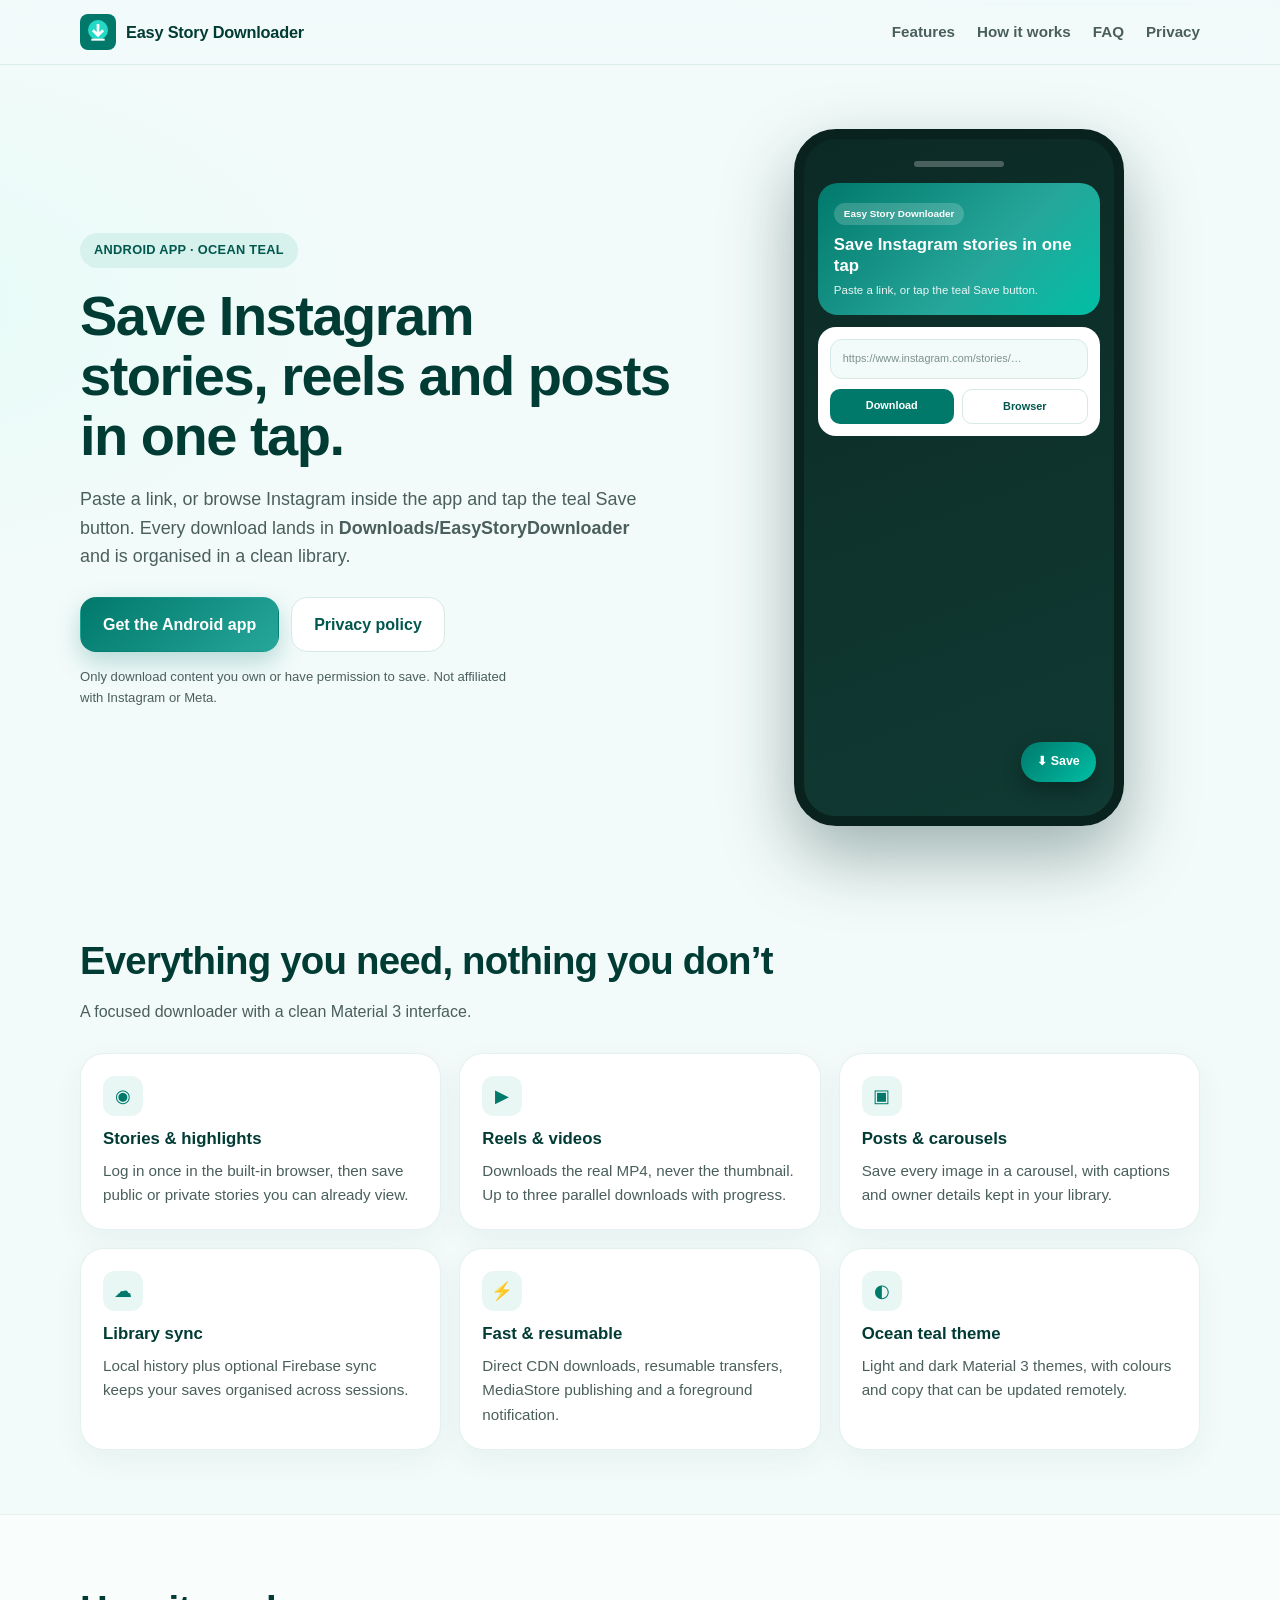
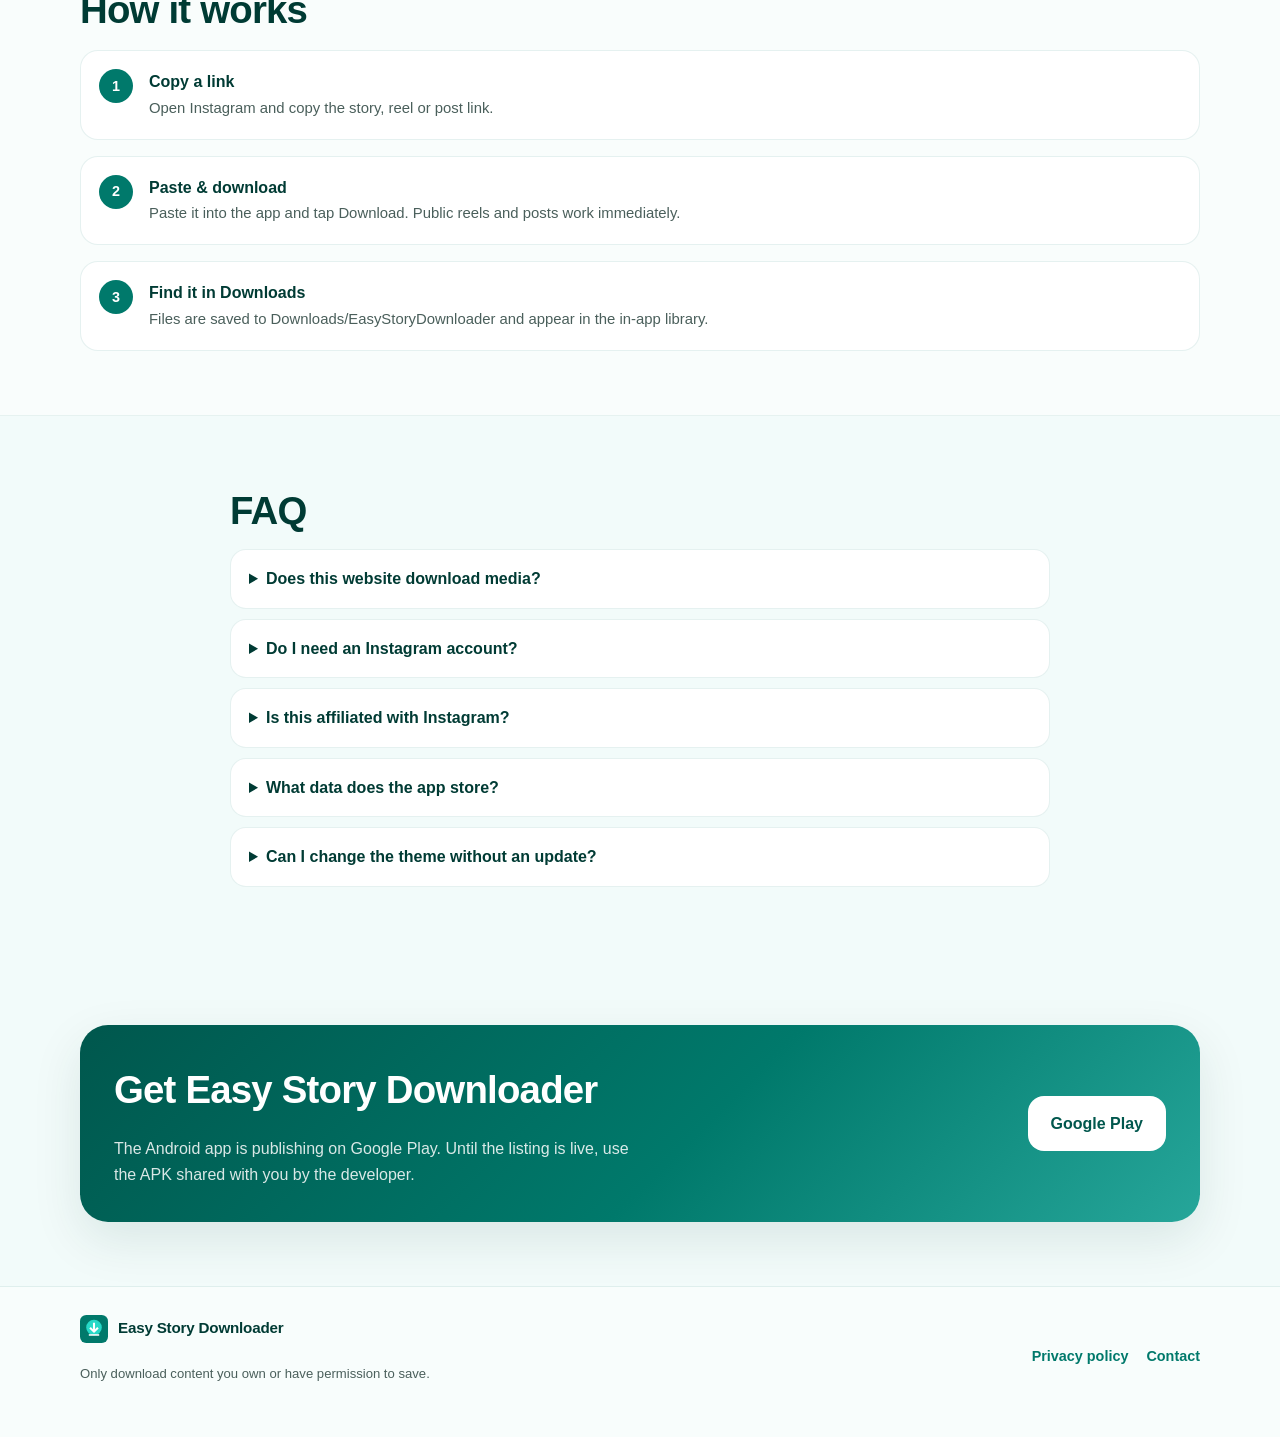
==== index.html @ 44f37185 "Easy Story Downloader landing page + privacy policy" ====
<!DOCTYPE html>
<html lang="en">
<head>
<meta charset="utf-8">
<meta name="viewport" content="width=device-width, initial-scale=1">
<title>Easy Story Downloader — Save Instagram stories, reels &amp; posts</title>
<meta name="description" content="Easy Story Downloader is an Android app that saves Instagram stories, reels and posts you have permission to keep. Ocean-teal, fast, and privacy-friendly.">
<meta name="theme-color" content="#00796B">
<link rel="icon" href="assets/icon.svg" type="image/svg+xml">
<link rel="stylesheet" href="styles.css">
</head>
<body>

<header class="site-header">
  <div class="wrap nav">
    <a class="brand" href="./">
      <img src="assets/icon.svg" alt="" width="36" height="36">
      <span>Easy Story Downloader</span>
    </a>
    <nav class="nav-links" aria-label="Main">
      <a href="#features">Features</a>
      <a href="#how">How it works</a>
      <a href="#faq">FAQ</a>
      <a href="privacy.html">Privacy</a>
    </nav>
  </div>
</header>

<main>
  <section class="hero">
    <div class="wrap hero-grid">
      <div class="hero-copy">
        <span class="pill">Android app · Ocean teal</span>
        <h1>Save Instagram stories, reels and posts in one tap.</h1>
        <p class="lead">
          Paste a link, or browse Instagram inside the app and tap the teal Save button.
          Every download lands in <strong>Downloads/EasyStoryDownloader</strong> and is
          organised in a clean library.
        </p>
        <div class="cta-row">
          <a class="btn btn-primary" href="#download">Get the Android app</a>
          <a class="btn btn-ghost" href="privacy.html">Privacy policy</a>
        </div>
        <p class="fineprint">
          Only download content you own or have permission to save. Not affiliated with Instagram or Meta.
        </p>
      </div>

      <div class="hero-card" aria-hidden="true">
        <div class="phone">
          <div class="phone-top"></div>
          <div class="hero-banner">
            <span class="mini">Easy Story Downloader</span>
            <h3>Save Instagram stories in one tap</h3>
            <p>Paste a link, or tap the teal Save button.</p>
          </div>
          <div class="mock-card">
            <div class="mock-input">https://www.instagram.com/stories/…</div>
            <div class="mock-buttons">
              <span class="mock-primary">Download</span>
              <span class="mock-ghost">Browser</span>
            </div>
          </div>
          <div class="mock-save">⬇ Save</div>
        </div>
      </div>
    </div>
  </section>

  <section id="features" class="section">
    <div class="wrap">
      <h2>Everything you need, nothing you don’t</h2>
      <p class="section-lead">A focused downloader with a clean Material 3 interface.</p>
      <div class="grid">
        <article class="card">
          <div class="icon">◉</div>
          <h3>Stories &amp; highlights</h3>
          <p>Log in once in the built-in browser, then save public or private stories you can already view.</p>
        </article>
        <article class="card">
          <div class="icon">▶</div>
          <h3>Reels &amp; videos</h3>
          <p>Downloads the real MP4, never the thumbnail. Up to three parallel downloads with progress.</p>
        </article>
        <article class="card">
          <div class="icon">▣</div>
          <h3>Posts &amp; carousels</h3>
          <p>Save every image in a carousel, with captions and owner details kept in your library.</p>
        </article>
        <article class="card">
          <div class="icon">☁</div>
          <h3>Library sync</h3>
          <p>Local history plus optional Firebase sync keeps your saves organised across sessions.</p>
        </article>
        <article class="card">
          <div class="icon">⚡</div>
          <h3>Fast &amp; resumable</h3>
          <p>Direct CDN downloads, resumable transfers, MediaStore publishing and a foreground notification.</p>
        </article>
        <article class="card">
          <div class="icon">◐</div>
          <h3>Ocean teal theme</h3>
          <p>Light and dark Material 3 themes, with colours and copy that can be updated remotely.</p>
        </article>
      </div>
    </div>
  </section>

  <section id="how" class="section alt">
    <div class="wrap">
      <h2>How it works</h2>
      <div class="steps">
        <div class="step"><span>1</span><div><h3>Copy a link</h3><p>Open Instagram and copy the story, reel or post link.</p></div></div>
        <div class="step"><span>2</span><div><h3>Paste &amp; download</h3><p>Paste it into the app and tap Download. Public reels and posts work immediately.</p></div></div>
        <div class="step"><span>3</span><div><h3>Find it in Downloads</h3><p>Files are saved to Downloads/EasyStoryDownloader and appear in the in-app library.</p></div></div>
      </div>
    </div>
  </section>

  <section id="faq" class="section">
    <div class="wrap narrow">
      <h2>FAQ</h2>
      <details>
        <summary>Does this website download media?</summary>
        <p>No. This site is the app’s home and privacy centre. The downloader runs in the Android app; a web downloader would require a server backend and is not offered here.</p>
      </details>
      <details>
        <summary>Do I need an Instagram account?</summary>
        <p>Public reels and posts can be resolved without logging in. Stories and highlights require an Instagram login because Instagram only serves that media to a logged-in session.</p>
      </details>
      <details>
        <summary>Is this affiliated with Instagram?</summary>
        <p>No. Easy Story Downloader is an independent app and is not affiliated with, endorsed by, or sponsored by Instagram or Meta.</p>
      </details>
      <details>
        <summary>What data does the app store?</summary>
        <p>Session cookies stay on your device. Download metadata can sync to Firebase. Media files are never uploaded. See the <a href="privacy.html">privacy policy</a>.</p>
      </details>
      <details>
        <summary>Can I change the theme without an update?</summary>
        <p>Yes. Colours, copy, announcements, parser order and ads are remote configuration. New features and fixes still require an app update.</p>
      </details>
    </div>
  </section>

  <section id="download" class="section download">
    <div class="wrap download-card">
      <div>
        <h2>Get Easy Story Downloader</h2>
        <p>The Android app is publishing on Google Play. Until the listing is live, use the APK shared with you by the developer.</p>
      </div>
      <a class="btn btn-primary" href="https://play.google.com/store/apps/details?id=com.easystorydownloader.app" rel="noopener">Google Play</a>
    </div>
  </section>
</main>

<footer class="site-footer">
  <div class="wrap footer-grid">
    <div>
      <div class="brand small"><img src="assets/icon.svg" alt="" width="28" height="28"><span>Easy Story Downloader</span></div>
      <p class="fineprint">Only download content you own or have permission to save.</p>
    </div>
    <div class="footer-links">
      <a href="privacy.html">Privacy policy</a>
      <a href="mailto:privacy@easystorydownloader.com">Contact</a>
    </div>
  </div>
</footer>

</body>
</html>
---- styles.css ----
:root {
  --teal-900: #003b34;
  --teal-800: #00574d;
  --teal-700: #00796b;
  --teal-500: #26a69a;
  --teal-300: #5ee0ce;
  --mint: #e8f7f4;
  --bg: #f2fbfa;
  --surface: #ffffff;
  --text: #0b1f1c;
  --muted: #4a5f5b;
  --line: #d6e9e5;
  --shadow: 0 18px 50px rgba(0, 60, 52, .10);
  --radius: 24px;
}

* { box-sizing: border-box; }

html { scroll-behavior: smooth; }

body {
  margin: 0;
  font-family: -apple-system, BlinkMacSystemFont, "Segoe UI", Roboto, Helvetica, Arial, sans-serif;
  color: var(--text);
  background:
    radial-gradient(1200px 600px at 85% -10%, #d9f5ef 0%, transparent 60%),
    radial-gradient(900px 500px at -10% 10%, #e6fbf7 0%, transparent 55%),
    var(--bg);
  line-height: 1.6;
  -webkit-font-smoothing: antialiased;
}

img { max-width: 100%; display: block; }

a { color: var(--teal-700); text-decoration: none; }
a:hover { text-decoration: underline; }

.wrap {
  width: min(1120px, calc(100% - 40px));
  margin-inline: auto;
}

/* Header */
.site-header {
  position: sticky;
  top: 0;
  z-index: 20;
  background: rgba(242, 251, 250, .82);
  backdrop-filter: blur(14px);
  border-bottom: 1px solid rgba(0, 121, 107, .10);
}

.nav {
  display: flex;
  align-items: center;
  justify-content: space-between;
  gap: 20px;
  padding: 14px 0;
}

.brand {
  display: inline-flex;
  align-items: center;
  gap: 10px;
  color: var(--teal-900);
  font-weight: 800;
  letter-spacing: -.2px;
  text-decoration: none;
}

.brand span { font-size: 1.02rem; }
.brand.small span { font-size: .95rem; }

.nav-links {
  display: flex;
  align-items: center;
  gap: 22px;
  font-size: .95rem;
  font-weight: 600;
}

.nav-links a { color: var(--muted); }
.nav-links a:hover { color: var(--teal-700); text-decoration: none; }

/* Hero */
.hero { padding: 64px 0 40px; }

.hero-grid {
  display: grid;
  grid-template-columns: 1.1fr .9fr;
  gap: 48px;
  align-items: center;
}

.pill {
  display: inline-block;
  padding: 7px 14px;
  border-radius: 999px;
  background: #d7f2ec;
  color: var(--teal-800);
  font-size: .8rem;
  font-weight: 700;
  letter-spacing: .3px;
  text-transform: uppercase;
}

h1 {
  font-size: clamp(2.2rem, 5vw, 3.5rem);
  line-height: 1.08;
  letter-spacing: -1.5px;
  margin: 18px 0 14px;
  color: var(--teal-900);
}

.lead {
  font-size: 1.12rem;
  color: var(--muted);
  max-width: 56ch;
}

.cta-row {
  display: flex;
  flex-wrap: wrap;
  gap: 12px;
  margin: 26px 0 14px;
}

.btn {
  display: inline-flex;
  align-items: center;
  justify-content: center;
  padding: 14px 22px;
  border-radius: 16px;
  font-weight: 700;
  font-size: 1rem;
  border: 1.5px solid transparent;
  transition: transform .15s ease, box-shadow .15s ease, background .15s ease;
}

.btn:hover { text-decoration: none; transform: translateY(-1px); }

.btn-primary {
  background: linear-gradient(135deg, var(--teal-700), var(--teal-500));
  color: #fff;
  box-shadow: 0 10px 24px rgba(0, 121, 107, .25);
}

.btn-ghost {
  background: #fff;
  color: var(--teal-800);
  border-color: var(--line);
}

.fineprint {
  font-size: .82rem;
  color: var(--muted);
  max-width: 60ch;
}

/* Phone mock */
.hero-card { display: flex; justify-content: center; }

.phone {
  width: min(330px, 100%);
  aspect-ratio: 9 / 19;
  background: linear-gradient(160deg, #0c2a25, #103a33);
  border-radius: 42px;
  border: 10px solid #0a221e;
  box-shadow: 0 30px 70px rgba(0, 40, 34, .35);
  padding: 18px 14px;
  position: relative;
  overflow: hidden;
}

.phone-top {
  width: 90px;
  height: 6px;
  background: rgba(255, 255, 255, .25);
  border-radius: 999px;
  margin: 4px auto 16px;
}

.hero-banner {
  background: linear-gradient(135deg, #00796b, #26a69a 60%, #00bfa5);
  border-radius: 20px;
  padding: 16px;
  color: #fff;
}

.hero-banner .mini {
  display: inline-block;
  background: rgba(255, 255, 255, .18);
  border-radius: 999px;
  padding: 3px 10px;
  font-size: .62rem;
  font-weight: 700;
}

.hero-banner h3 {
  margin: 10px 0 4px;
  font-size: 1.05rem;
  line-height: 1.25;
}

.hero-banner p {
  margin: 0;
  font-size: .72rem;
  opacity: .9;
}

.mock-card {
  background: #fff;
  border-radius: 18px;
  margin-top: 12px;
  padding: 12px;
}

.mock-input {
  background: #f2fbfa;
  border: 1px solid var(--line);
  color: #7b918c;
  border-radius: 12px;
  padding: 10px 12px;
  font-size: .68rem;
  white-space: nowrap;
  overflow: hidden;
  text-overflow: ellipsis;
}

.mock-buttons {
  display: flex;
  gap: 8px;
  margin-top: 10px;
}

.mock-primary,
.mock-ghost {
  flex: 1;
  text-align: center;
  border-radius: 10px;
  padding: 8px;
  font-size: .68rem;
  font-weight: 700;
}

.mock-primary { background: var(--teal-700); color: #fff; }
.mock-ghost { border: 1px solid var(--line); color: var(--teal-800); }

.mock-save {
  position: absolute;
  right: 18px;
  bottom: 34px;
  background: linear-gradient(135deg, #00796b, #00bfa5);
  color: #fff;
  border-radius: 999px;
  padding: 10px 16px;
  font-size: .78rem;
  font-weight: 700;
  box-shadow: 0 8px 20px rgba(0, 0, 0, .3);
}

/* Sections */
.section { padding: 64px 0; }
.section.alt { background: rgba(255, 255, 255, .55); border-block: 1px solid rgba(0, 121, 107, .08); }
.section h2 { font-size: clamp(1.7rem, 3.2vw, 2.4rem); letter-spacing: -.8px; color: var(--teal-900); margin: 0 0 8px; }
.section-lead { color: var(--muted); margin: 0 0 28px; }
.narrow { max-width: 820px; }

.grid {
  display: grid;
  grid-template-columns: repeat(3, 1fr);
  gap: 18px;
}

.card {
  background: var(--surface);
  border: 1px solid rgba(0, 121, 107, .10);
  border-radius: var(--radius);
  padding: 22px;
  box-shadow: 0 10px 30px rgba(0, 60, 52, .05);
}

.card h3 { margin: 10px 0 6px; font-size: 1.05rem; color: var(--teal-900); }
.card p { margin: 0; color: var(--muted); font-size: .95rem; }

.icon {
  width: 40px;
  height: 40px;
  border-radius: 12px;
  display: grid;
  place-items: center;
  background: var(--mint);
  color: var(--teal-700);
  font-size: 1.1rem;
}

/* Steps */
.steps { display: grid; gap: 16px; margin-top: 10px; }

.step {
  display: flex;
  gap: 16px;
  align-items: flex-start;
  background: var(--surface);
  border: 1px solid rgba(0, 121, 107, .10);
  border-radius: 18px;
  padding: 18px;
}

.step > span {
  flex: 0 0 34px;
  width: 34px;
  height: 34px;
  border-radius: 50%;
  background: var(--teal-700);
  color: #fff;
  display: grid;
  place-items: center;
  font-weight: 800;
  font-size: .9rem;
}

.step h3 { margin: 0 0 2px; font-size: 1rem; color: var(--teal-900); }
.step p { margin: 0; color: var(--muted); font-size: .93rem; }

/* FAQ */
details {
  background: var(--surface);
  border: 1px solid rgba(0, 121, 107, .10);
  border-radius: 16px;
  padding: 16px 18px;
  margin-bottom: 10px;
}

summary {
  cursor: pointer;
  font-weight: 700;
  color: var(--teal-900);
}

details p { margin: 10px 0 0; color: var(--muted); }

/* Download */
.download-card {
  display: flex;
  align-items: center;
  justify-content: space-between;
  gap: 28px;
  background: linear-gradient(135deg, #00574d, #00796b 55%, #26a69a);
  color: #fff;
  border-radius: 28px;
  padding: 34px;
  box-shadow: var(--shadow);
}

.download-card h2 { color: #fff; margin-top: 0; }
.download-card p { color: rgba(255, 255, 255, .85); margin-bottom: 0; max-width: 58ch; }
.download-card .btn-primary { background: #fff; color: var(--teal-800); box-shadow: none; white-space: nowrap; }

/* Footer */
.site-footer {
  border-top: 1px solid rgba(0, 121, 107, .10);
  padding: 28px 0 40px;
  background: rgba(255, 255, 255, .5);
}

.footer-grid {
  display: flex;
  align-items: center;
  justify-content: space-between;
  gap: 20px;
  flex-wrap: wrap;
}

.footer-links { display: flex; gap: 18px; font-weight: 600; font-size: .9rem; }

/* Privacy page */
.page {
  max-width: 820px;
  margin: 48px auto 80px;
  background: var(--surface);
  border: 1px solid rgba(0, 121, 107, .10);
  border-radius: var(--radius);
  padding: clamp(24px, 5vw, 48px);
  box-shadow: var(--shadow);
}

.page h1 { font-size: clamp(1.9rem, 4vw, 2.8rem); margin-top: 0; }
.page h2 { font-size: 1.2rem; margin: 28px 0 8px; color: var(--teal-900); }
.page p, .page li { color: var(--muted); }
.page ul { padding-left: 20px; }
.page .meta { font-size: .85rem; color: var(--muted); }

@media (max-width: 900px) {
  .hero-grid { grid-template-columns: 1fr; gap: 34px; }
  .hero-card { order: -1; }
  .phone { width: min(300px, 86vw); }
  .grid { grid-template-columns: repeat(2, 1fr); }
  .download-card { flex-direction: column; align-items: flex-start; }
}

@media (max-width: 620px) {
  .nav-links { display: none; }
  .grid { grid-template-columns: 1fr; }
  .hero { padding-top: 40px; }
  .section { padding: 48px 0; }
  .wrap { width: calc(100% - 28px); }
}
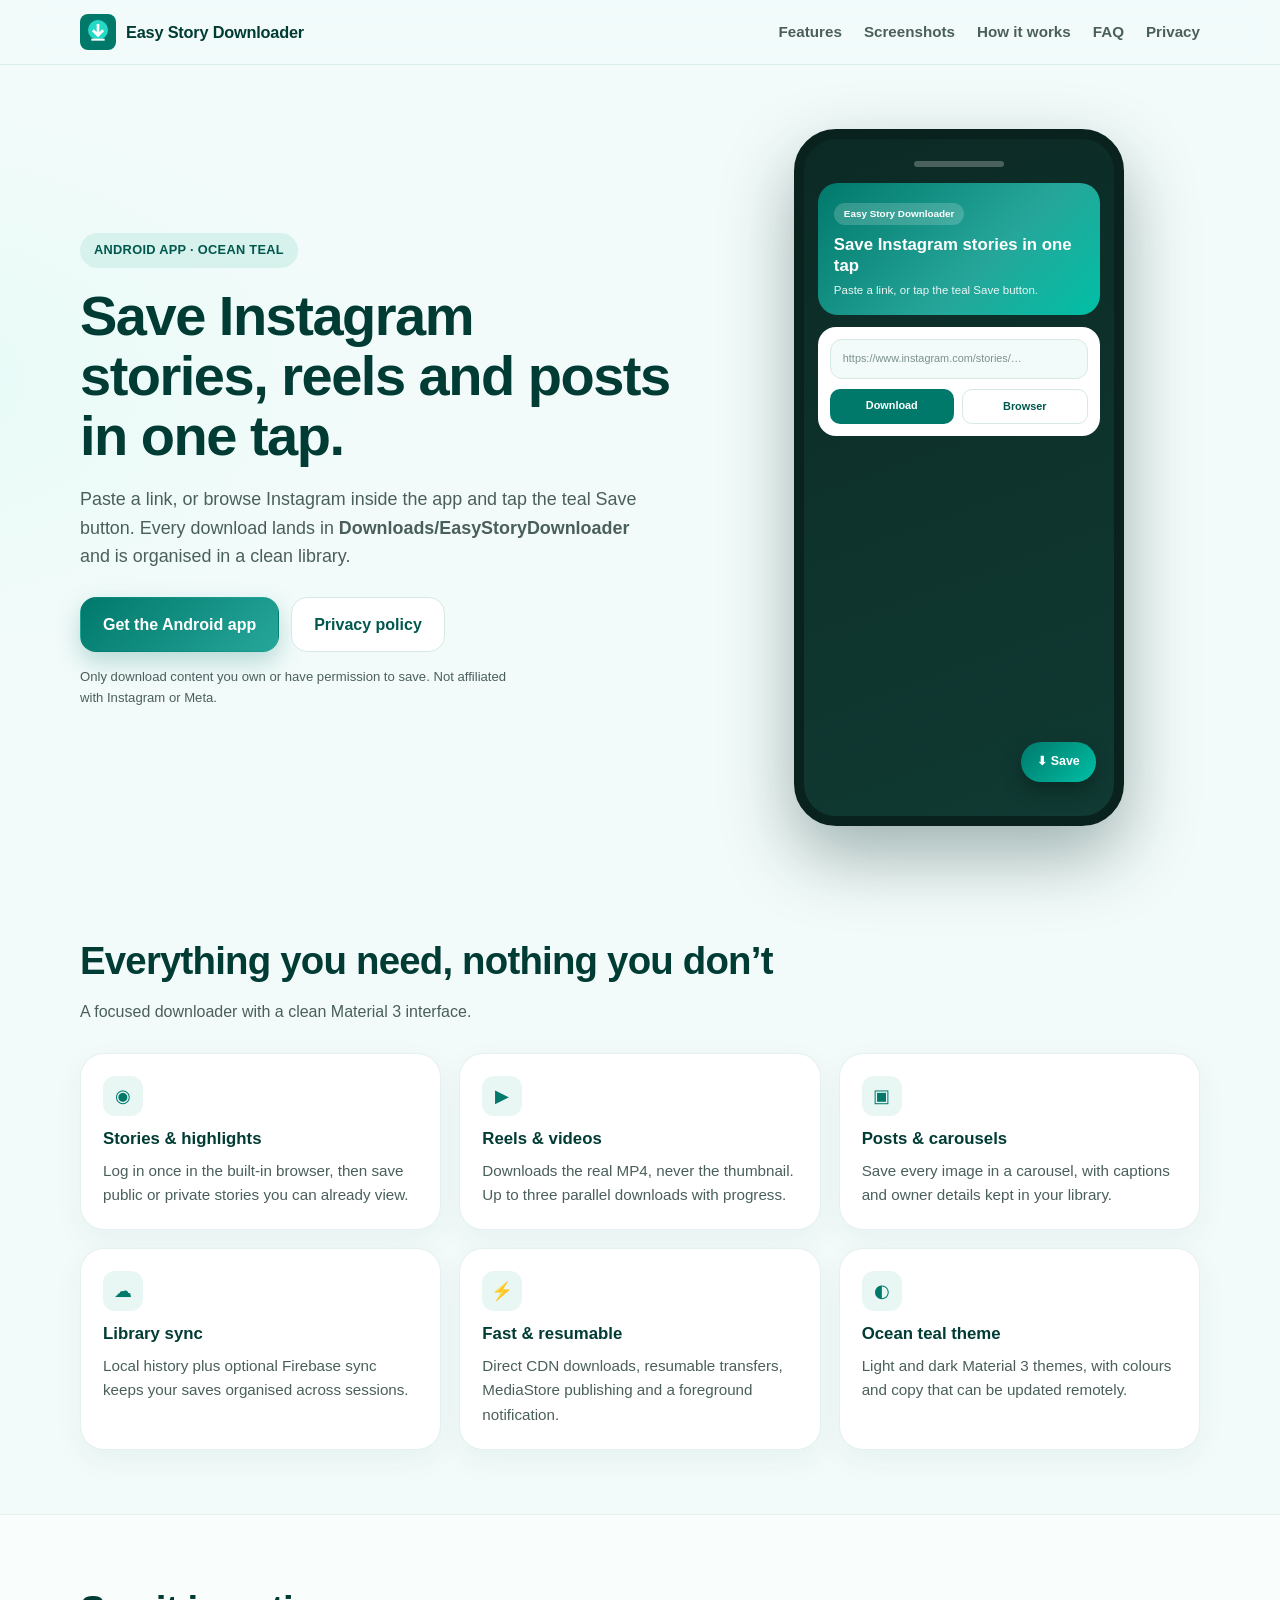
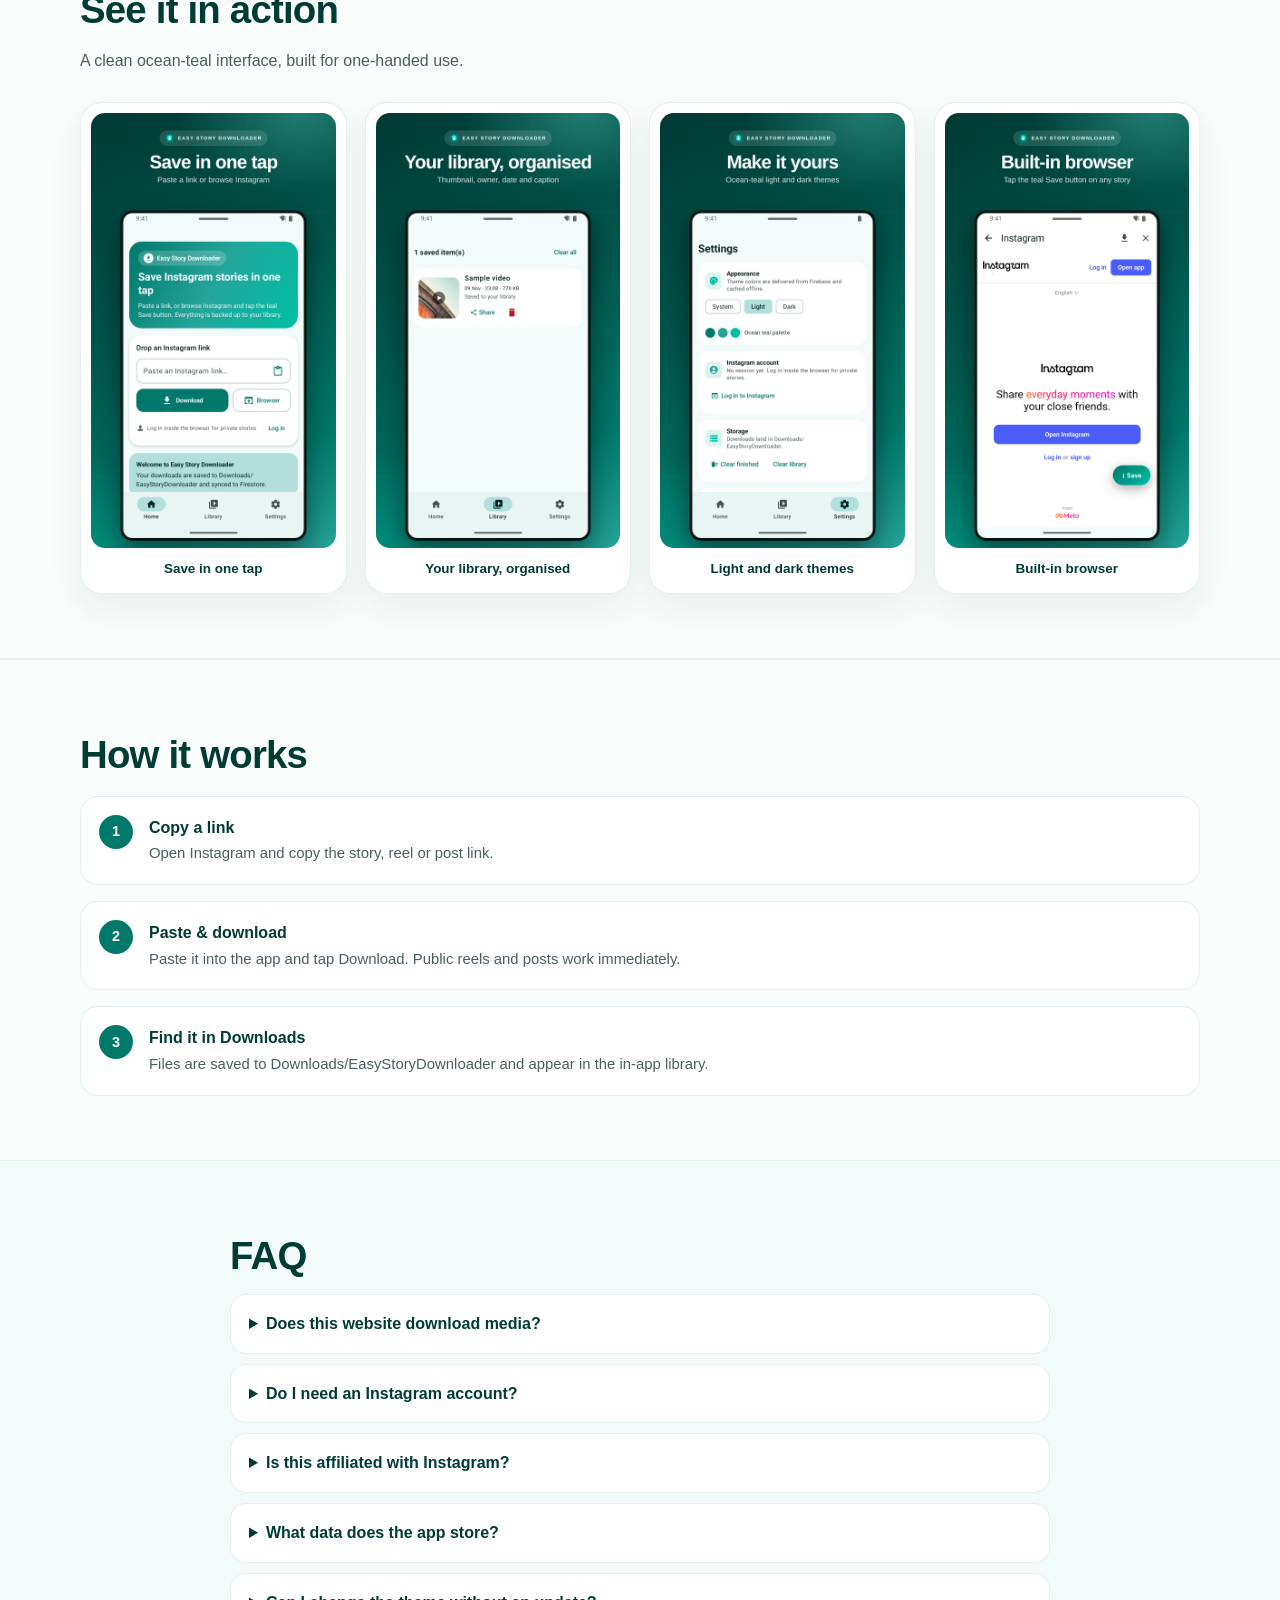
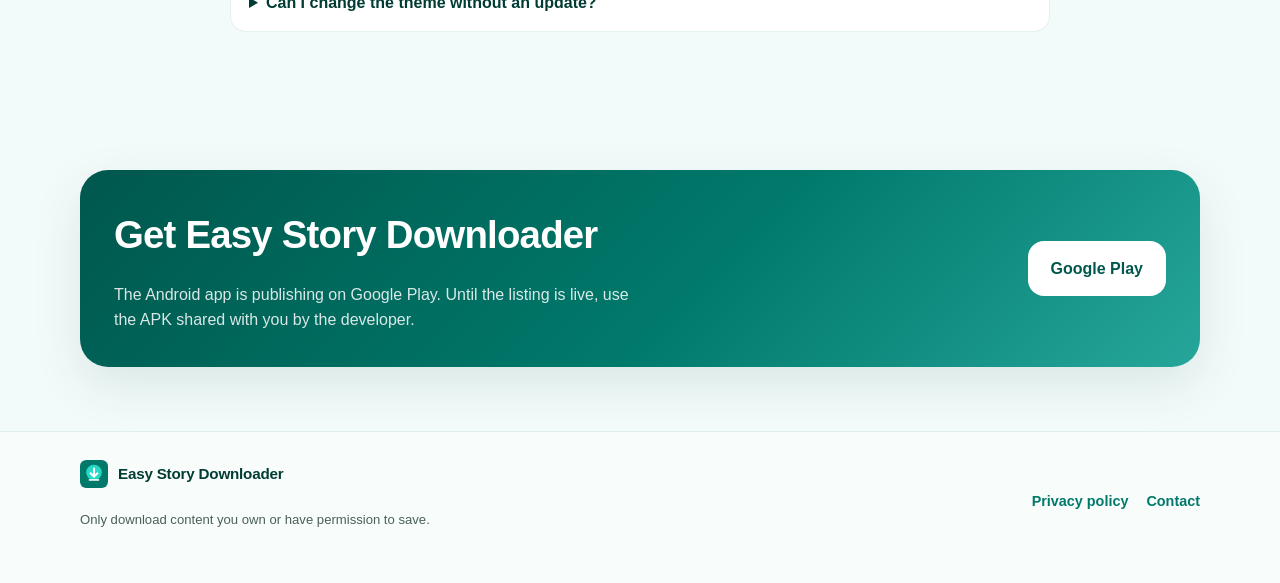
==== commit 8f799feb: "Add Play Store screenshots, feature graphic and app icon" ====
--- a/index.html
+++ b/index.html
@@ -8,6 +8,8 @@
 <meta name="theme-color" content="#00796B">
 <link rel="icon" href="assets/icon.svg" type="image/svg+xml">
 <link rel="stylesheet" href="styles.css">
+<meta property="og:image" content="https://dhruv-mulani.github.io/easy-story-downloader-web/assets/feature.png">
+<meta name="twitter:card" content="summary_large_image">
 </head>
 <body>
 
@@ -19,6 +21,7 @@
     </a>
     <nav class="nav-links" aria-label="Main">
       <a href="#features">Features</a>
+      <a href="#screens">Screenshots</a>
       <a href="#how">How it works</a>
       <a href="#faq">FAQ</a>
       <a href="privacy.html">Privacy</a>
@@ -106,6 +109,31 @@
     </div>
   </section>
 
+  <section id="screens" class="section alt">
+    <div class="wrap">
+      <h2>See it in action</h2>
+      <p class="section-lead">A clean ocean-teal interface, built for one-handed use.</p>
+      <div class="shots">
+        <figure>
+          <img src="assets/shot-1.png" alt="Easy Story Downloader home screen">
+          <figcaption>Save in one tap</figcaption>
+        </figure>
+        <figure>
+          <img src="assets/shot-2.png" alt="Download library screen">
+          <figcaption>Your library, organised</figcaption>
+        </figure>
+        <figure>
+          <img src="assets/shot-3.png" alt="Appearance settings screen">
+          <figcaption>Light and dark themes</figcaption>
+        </figure>
+        <figure>
+          <img src="assets/shot-4.png" alt="Built-in browser with Save button">
+          <figcaption>Built-in browser</figcaption>
+        </figure>
+      </div>
+    </div>
+  </section>
+
   <section id="how" class="section alt">
     <div class="wrap">
       <h2>How it works</h2>
--- a/styles.css
+++ b/styles.css
@@ -294,6 +294,36 @@
   font-size: 1.1rem;
 }
 
+/* Screenshots */
+.shots {
+  display: grid;
+  grid-template-columns: repeat(4, 1fr);
+  gap: 18px;
+}
+
+.shots figure {
+  margin: 0;
+  background: var(--surface);
+  border: 1px solid rgba(0, 121, 107, .10);
+  border-radius: 22px;
+  padding: 10px;
+  box-shadow: 0 14px 34px rgba(0, 60, 52, .08);
+}
+
+.shots img {
+  width: 100%;
+  border-radius: 14px;
+  display: block;
+}
+
+.shots figcaption {
+  font-size: .84rem;
+  font-weight: 700;
+  color: var(--teal-900);
+  text-align: center;
+  padding: 10px 4px 4px;
+}
+
 /* Steps */
 .steps { display: grid; gap: 16px; margin-top: 10px; }
 
@@ -396,12 +426,14 @@
   .hero-card { order: -1; }
   .phone { width: min(300px, 86vw); }
   .grid { grid-template-columns: repeat(2, 1fr); }
+  .shots { grid-template-columns: repeat(2, 1fr); }
   .download-card { flex-direction: column; align-items: flex-start; }
 }
 
 @media (max-width: 620px) {
   .nav-links { display: none; }
   .grid { grid-template-columns: 1fr; }
+  .shots { grid-template-columns: 1fr; }
   .hero { padding-top: 40px; }
   .section { padding: 48px 0; }
   .wrap { width: calc(100% - 28px); }
